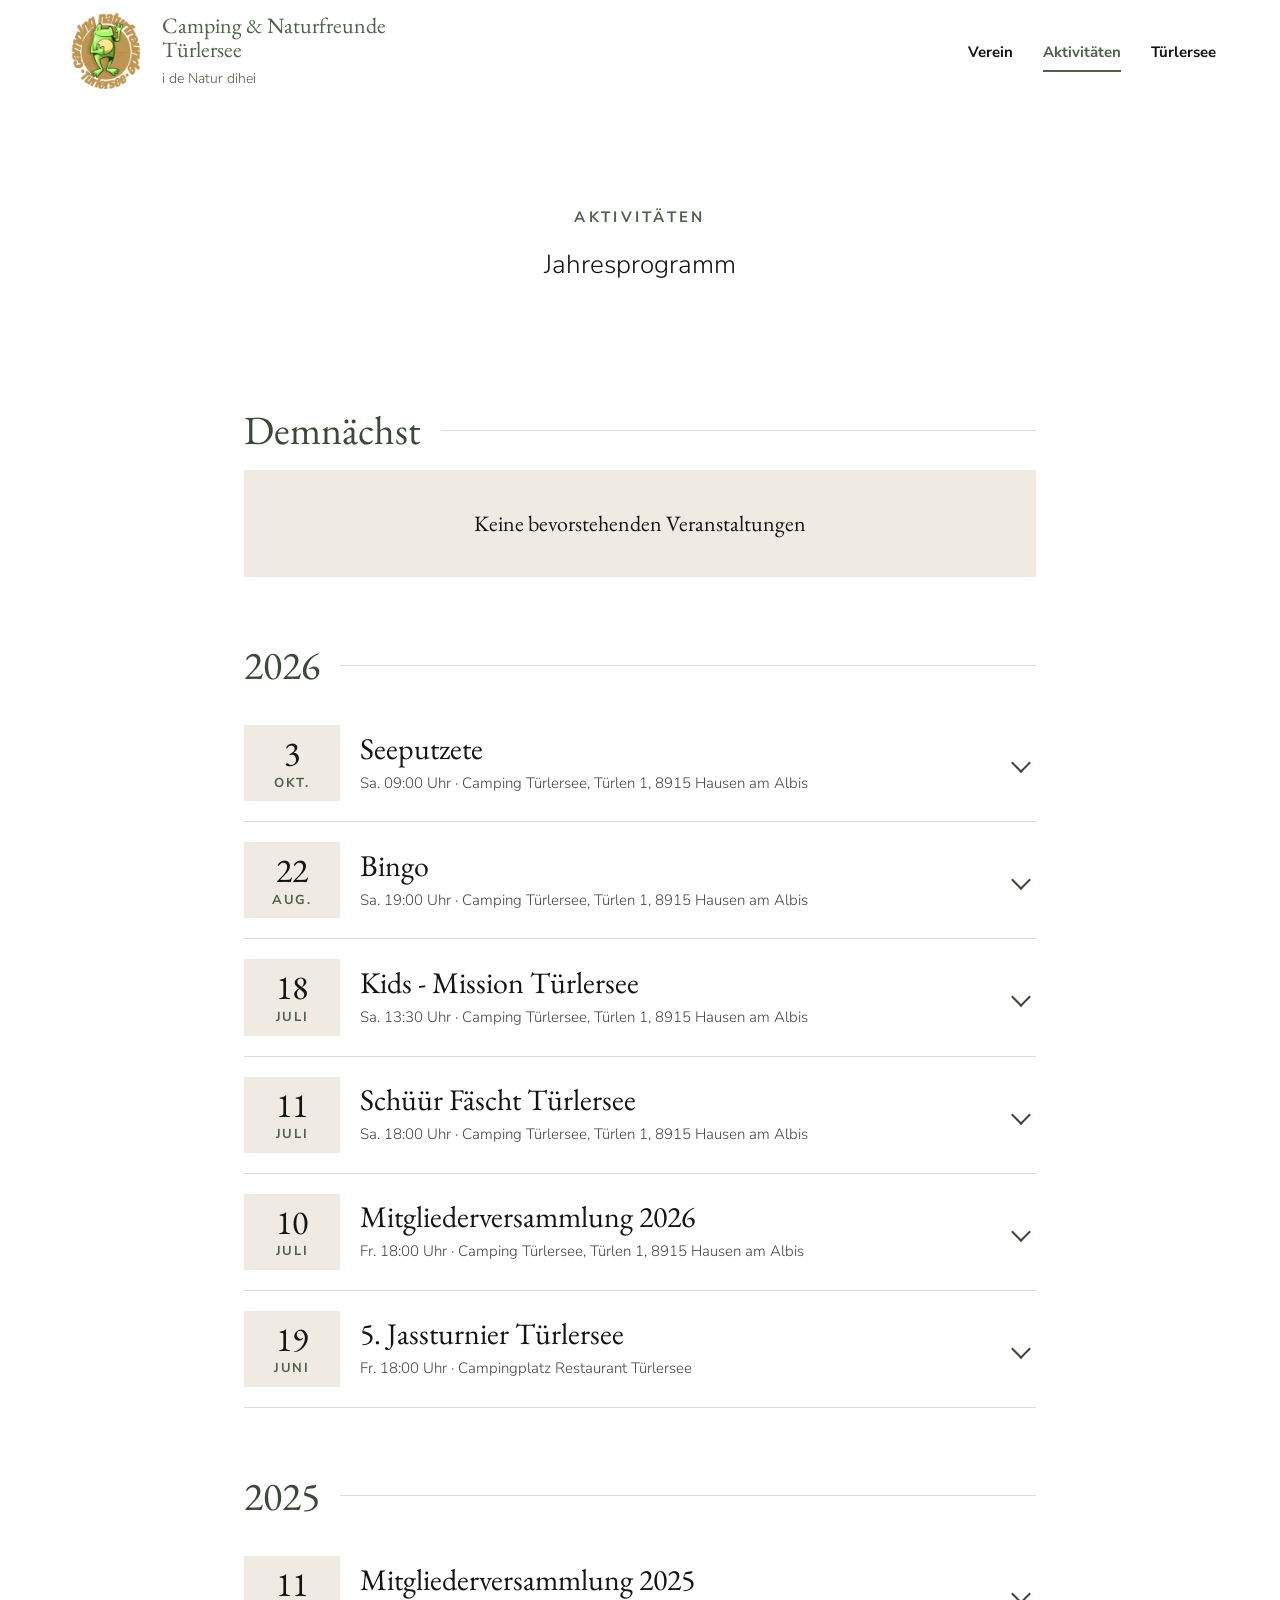
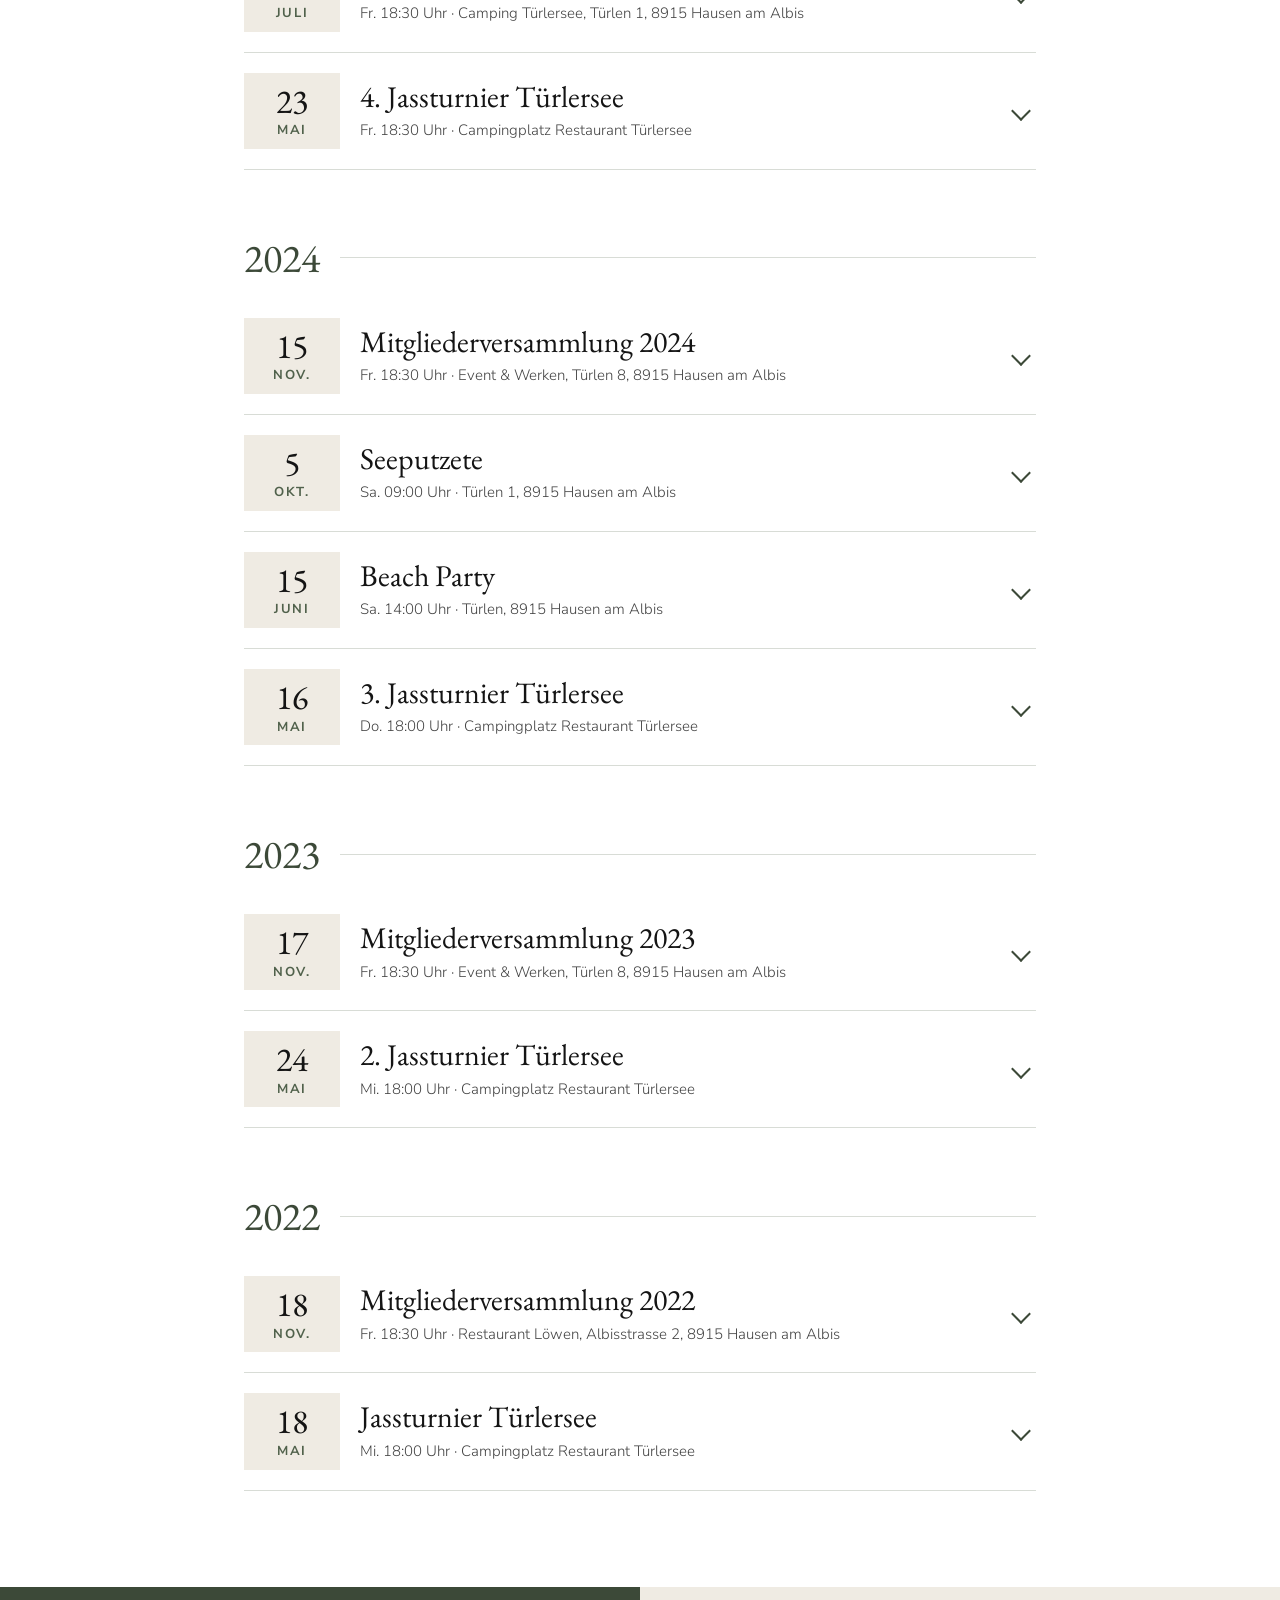
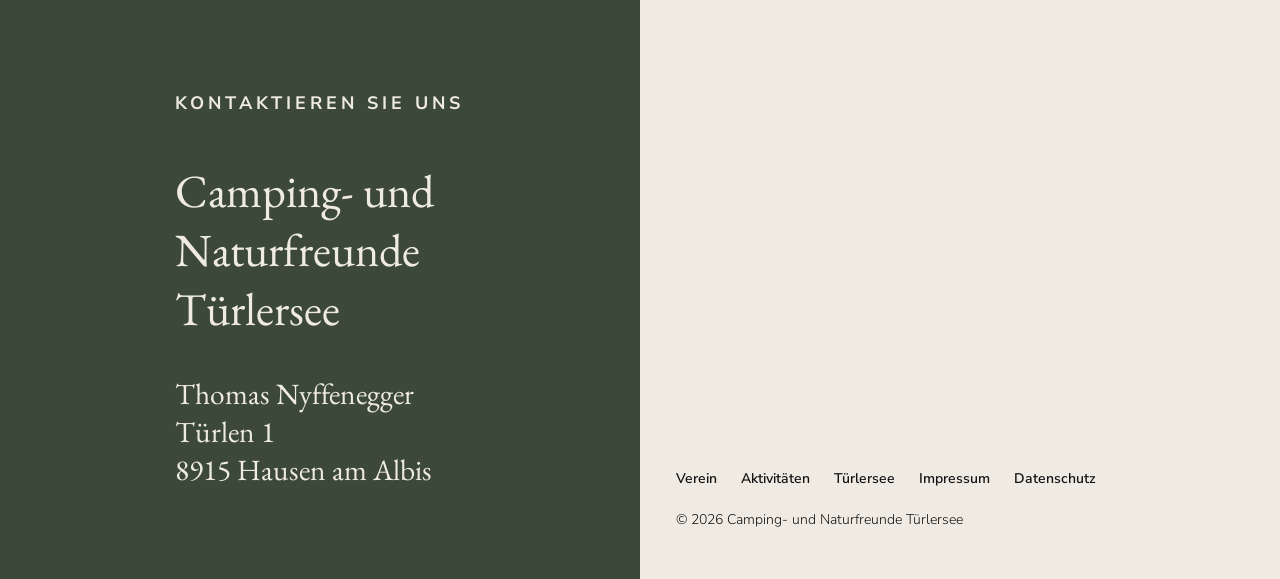
==== aktivitaten.html @ 567dc599 "Website Camping- und Naturfreunde Türlersee als statische Seite aufbauen Inhalte, Bilder und Gestalt" ====
<!doctype html>
<html lang="de-CH">
<head>
<meta charset="utf-8">
<meta name="viewport" content="width=device-width, initial-scale=1">
<title>Aktivitäten | Camping- und Naturfreunde Türlersee</title>
<meta name="description" content="Jahresprogramm des Vereins Camping- und Naturfreunde Türlersee: Jassturnier, Mitgliederversammlung, Schüür Fäscht, Bingo, Seeputzete und mehr.">
<meta property="og:title" content="Aktivitäten | Camping- und Naturfreunde Türlersee">
<meta property="og:description" content="Jahresprogramm des Vereins Camping- und Naturfreunde Türlersee: Jassturnier, Mitgliederversammlung, Schüür Fäscht, Bingo, Seeputzete und mehr.">
<meta property="og:image" content="assets/img/hero.jpg">
<meta property="og:locale" content="de_CH">
<link rel="icon" href="assets/img/logo.jpg">
<link rel="preload" href="assets/fonts/eb-garamond-latin-wght-normal.woff2" as="font" type="font/woff2" crossorigin>
<link rel="stylesheet" href="assets/css/style.css">
</head>
<body>
<a class="skip" href="#inhalt">Weiter zum Hauptinhalt</a>
<header class="kopf">
  <div class="kopf-in">
    <a class="marke" href="index.html">
      <img src="assets/img/logo.jpg" alt="Logo Camping Naturfreunde Türlersee" width="84" height="84">
      <span><span class="marke-name">Camping &amp; Naturfreunde<br>Türlersee</span><span class="marke-claim">i de Natur dihei</span></span>
    </a>
    <button class="menu-knopf" type="button" aria-controls="nav" aria-expanded="false" aria-label="Menü"><span></span><span></span><span></span></button>
    <nav class="nav" id="nav" aria-label="Hauptnavigation">
      <ul>
        <li><a href="verein.html">Verein</a></li>
        <li><a href="aktivitaten.html" aria-current="page">Aktivitäten</a></li>
        <li><a href="tuerlersee.html">Türlersee</a></li>
      </ul>
    </nav>
  </div>
</header>

<main id="inhalt">
<section class="seitenkopf">
  <h1 class="label gross">Aktivitäten</h1>
  <p class="lead">Jahresprogramm</p>
</section>
<section class="wrap schmal" style="max-width:920px;padding-bottom:clamp(48px,8vw,96px)">
  <div id="programm">
    <noscript><p class="leer">Bitte JavaScript aktivieren, um das Jahresprogramm zu sehen.</p></noscript>
  </div>
</section>
</main>

<footer class="fuss">
  <div class="fuss-kontakt">
    <p class="label">Kontaktieren Sie uns</p>
    <h2>Camping- und Naturfreunde Türlersee</h2>
    <address>Thomas Nyffenegger<br>Türlen 1<br>8915 Hausen am Albis</address>
  </div>
  <div class="fuss-links">
    <ul>
      <li><a href="verein.html">Verein</a></li>
      <li><a href="aktivitaten.html">Aktivitäten</a></li>
      <li><a href="tuerlersee.html">Türlersee</a></li>
      <li><a href="impressum.html">Impressum</a></li>
      <li><a href="datenschutz.html">Datenschutz</a></li>
    </ul>
    <p>© <span id="jahr">2026</span> Camping- und Naturfreunde Türlersee</p>
  </div>
</footer>
<script src="assets/js/events.js" defer></script>
<script src="assets/js/main.js" defer></script>
</body>
</html>
---- assets/css/style.css ----
/* Camping- und Naturfreunde Türlersee */
@font-face { font-family: "EB Garamond"; src: url("../fonts/eb-garamond-latin-wght-normal.woff2") format("woff2"); font-weight: 400 800; font-display: swap; }
@font-face { font-family: "Nunito Sans"; src: url("../fonts/nunito-sans-latin-wght-normal.woff2") format("woff2"); font-weight: 200 1000; font-display: swap; }

:root {
  --gruen: #3c4938;
  --gruen-hell: #50614b;
  --beige: #efebe3;
  --salbei: #d8dcd6;
  --rot: #d43a12;
  --orange: #d58106;
  --text: #141414;
  --weiss: #fff;
  --serif: "EB Garamond", Georgia, serif;
  --sans: "Avenir Next", Avenir, "Nunito Sans", "Helvetica Neue", Arial, sans-serif;
  --rand: clamp(16px, 5vw, 80px);
}
*, *::before, *::after { box-sizing: border-box; }
html { scroll-behavior: smooth; -webkit-text-size-adjust: 100%; }
body { margin: 0; font-family: var(--sans); font-weight: 300; font-size: 17px; line-height: 1.6; color: var(--text); background: var(--weiss); }
img { max-width: 100%; display: block; }
a { color: var(--gruen-hell); }
a:focus-visible, button:focus-visible, input:focus-visible, summary:focus-visible { outline: 3px solid var(--orange); outline-offset: 2px; }
h1, h2, h3 { margin: 0; font-weight: 400; }
p { margin: 0 0 1em; }
.skip { position: absolute; left: -999px; top: 0; background: var(--gruen); color: #fff; padding: 10px 16px; z-index: 100; }
.skip:focus { left: 0; }
.wrap { max-width: 1120px; margin: 0 auto; padding: 0 var(--rand); }
.schmal { max-width: 760px; }

/* Kopfzeile */
.kopf { position: sticky; top: 0; z-index: 50; background: rgba(255,255,255,.96); backdrop-filter: blur(6px); border-bottom: 1px solid transparent; transition: border-color .2s; }
.kopf.scrolled { border-color: var(--beige); }
.kopf-in { display: flex; align-items: center; justify-content: space-between; gap: 16px; padding: 10px var(--rand); max-width: 1760px; margin: 0 auto; }
.marke { display: flex; align-items: center; gap: 14px; text-decoration: none; color: var(--gruen-hell); min-width: 0; }
.marke img { width: 84px; height: 84px; flex: none; }
.marke-name { font-family: var(--serif); font-size: 22px; line-height: 1.1; display: block; }
.marke-claim { font-size: 14px; display: block; margin-top: 6px; }
.nav ul { list-style: none; display: flex; gap: 30px; margin: 0; padding: 0; }
.nav a { font-weight: 700; font-size: 15px; color: var(--text); text-decoration: none; padding: 8px 0; border-bottom: 2px solid transparent; }
.nav a:hover, .nav a[aria-current="page"] { color: var(--gruen-hell); border-color: var(--gruen-hell); }
.menu-knopf { display: none; background: none; border: 0; padding: 10px; cursor: pointer; }
.menu-knopf span { display: block; width: 26px; height: 2px; background: var(--gruen); margin: 6px 0; transition: transform .2s, opacity .2s; }

/* Bausteine */
.label { font-weight: 700; font-size: 15px; letter-spacing: .22em; color: var(--gruen-hell); text-transform: none; margin-bottom: 18px; }
.label.gross { text-transform: uppercase; }
.knopf { display: inline-block; font-family: var(--sans); font-weight: 700; font-size: 13px; letter-spacing: .04em; text-transform: uppercase; text-decoration: none; color: #fff; background: var(--gruen); border: 0; padding: 12px 28px; cursor: pointer; transition: filter .15s, transform .15s; }
.knopf:hover { filter: brightness(1.12); transform: translateY(-1px); }
.knopf.rot { background: var(--rot); }
.knopf.orange { background: var(--orange); color: var(--text); }
.abschnitt { padding: clamp(48px, 8vw, 96px) 0; }
.mitte { text-align: center; }
.lead { font-size: clamp(20px, 2.4vw, 26px); line-height: 1.35; }

/* Startseite: Hero */
.hero { display: grid; grid-template-columns: 45fr 55fr; min-height: min(78vh, 800px); }
.hero-text { display: flex; flex-direction: column; justify-content: center; padding: 48px 32px 48px clamp(16px, 8vw, 236px); }
.hero h1 { font-family: var(--serif); font-size: clamp(40px, 4.6vw, 73px); line-height: .95; letter-spacing: -.01em; margin-bottom: 28px; }
.hero p { font-size: clamp(22px, 2.6vw, 36px); line-height: 1.2; margin: 0; }
.hero-bild { position: relative; background: var(--gruen); padding-bottom: clamp(40px, 9vw, 150px); }
.hero-bild img { width: 100%; height: 100%; object-fit: cover; }

/* Drei Kacheln */
.kacheln { display: grid; grid-template-columns: repeat(3, 1fr); gap: clamp(20px, 6vw, 96px); }
.kachel { text-align: center; display: flex; flex-direction: column; align-items: center; }
.kachel h2 { font-size: 15px; font-weight: 700; letter-spacing: .22em; color: var(--gruen-hell); margin-bottom: 28px; }
.kachel-bild { width: 100%; aspect-ratio: 1; display: grid; place-items: center; color: #fff; margin-bottom: 30px; transition: transform .25s; }
.kachel a.kachel-bild:hover { transform: scale(1.02); }
.kachel-bild svg { width: 64%; height: auto; }
.kachel p { font-size: 15px; line-height: 2.1; max-width: 300px; flex: 1; }
.bg-gruen { background: var(--gruen); } .bg-rot { background: var(--rot); } .bg-orange { background: var(--orange); }

/* Galerie */
.galerie { display: grid; grid-template-columns: repeat(12, 1fr); gap: clamp(10px, 2.4vw, 30px); }
.galerie a { display: block; overflow: hidden; height: clamp(180px, 40vw, 510px); }
.galerie img { width: 100%; height: 100%; object-fit: cover; transition: transform .5s; }
.galerie a:hover img { transform: scale(1.04); }
.g4 { grid-column: span 4; } .g8 { grid-column: span 8; }

/* Zitat */
.zitat { background: var(--beige); text-align: center; padding: clamp(48px, 8vw, 96px) var(--rand); }
.zitat-zeichen { display: block; font-family: var(--serif); font-size: 96px; line-height: .6; height: 44px; color: var(--orange); }
.zitat blockquote { margin: 0 auto; max-width: 680px; font-size: clamp(22px, 3vw, 36px); line-height: 1.22; }
.band { height: clamp(220px, 34vw, 520px); background: var(--beige) center/cover no-repeat; }

/* Verein: Zweispalter */
.split { display: grid; grid-template-columns: 1fr 1fr; }
.split > div { min-height: clamp(320px, 46vw, 660px); }
.split-text { display: flex; flex-direction: column; justify-content: center; align-items: center; text-align: center; padding: 56px var(--rand); }
.split-text p { max-width: 430px; font-size: clamp(18px, 1.9vw, 22px); line-height: 1.35; }
.split-bild { position: relative; }
.split-bild img { position: absolute; inset: 0; width: 100%; height: 100%; object-fit: cover; }
.bg-beige { background: var(--beige); } .bg-salbei { background: var(--salbei); }
.vorstand { list-style: none; margin: 0; padding: 0; font-size: clamp(18px, 1.9vw, 22px); line-height: 1.7; }
.vorstand strong { font-weight: 600; }
.zahlen { display: flex; gap: 48px; justify-content: center; flex-wrap: wrap; margin-top: 12px; }
.zahl b { display: block; font-family: var(--serif); font-weight: 400; font-size: 64px; line-height: 1; color: var(--gruen); }
.zahl span { font-size: 15px; }

/* Formular */
.formular { max-width: 640px; margin: 0 auto; }
.formular h2 { font-family: var(--serif); font-size: clamp(34px, 4vw, 48px); text-align: center; margin-bottom: 8px; }
.felder { display: grid; grid-template-columns: 1fr 1fr; gap: 18px 20px; margin-top: 32px; }
.feld { display: flex; flex-direction: column; gap: 6px; font-family: var(--serif); font-size: 17px; }
.feld.breit { grid-column: 1 / -1; }
.feld input { font: 300 17px var(--sans); padding: 13px 14px; border: 1px solid transparent; background: #f1f1f1; border-radius: 0; width: 100%; }
.feld input:focus { border-color: var(--gruen); background: #fff; outline: none; }
.formular .knopf { width: 100%; margin-top: 26px; padding: 16px; background: #2f2e2e; font-family: var(--serif); font-size: 18px; text-transform: none; letter-spacing: 0; font-weight: 400; }
.hinweis { margin-top: 18px; padding: 16px 18px; background: var(--beige); font-size: 16px; }
.hinweis[hidden] { display: none; }
.klein { font-size: 14px; color: #555; }

/* Aktivitäten */
.seitenkopf { text-align: center; padding: clamp(48px, 8vw, 100px) var(--rand) clamp(32px, 5vw, 60px); }
.seitenkopf .lead { margin: 0; }
.jahr { font-family: var(--serif); font-size: 40px; color: var(--gruen); margin: 56px 0 8px; display: flex; align-items: center; gap: 20px; }
.jahr::after { content: ""; flex: 1; height: 1px; background: var(--salbei); }
.events { list-style: none; margin: 0; padding: 0; }
.event { border-bottom: 1px solid var(--salbei); }
.event summary { list-style: none; cursor: pointer; display: grid; grid-template-columns: 96px 1fr auto; gap: 20px; align-items: center; padding: 20px 0; }
.event summary::-webkit-details-marker { display: none; }
.event-datum { text-align: center; background: var(--beige); padding: 10px 6px; line-height: 1.1; }
.event-datum b { display: block; font-family: var(--serif); font-weight: 400; font-size: 34px; }
.event-datum span { font-size: 13px; font-weight: 700; letter-spacing: .12em; text-transform: uppercase; color: var(--gruen-hell); }
.event-titel { font-family: var(--serif); font-size: clamp(22px, 2.6vw, 30px); line-height: 1.15; }
.event-meta { font-size: 15px; color: #444; margin-top: 4px; }
.event-pfeil { width: 14px; height: 14px; border-right: 2px solid var(--gruen); border-bottom: 2px solid var(--gruen); transform: rotate(45deg); transition: transform .2s; margin-right: 8px; }
.event[open] .event-pfeil { transform: rotate(-135deg); }
.event-inhalt { display: grid; grid-template-columns: minmax(0, 300px) 1fr; gap: 32px; padding: 6px 0 36px 116px; }
.event-inhalt.ohne-bild { grid-template-columns: 1fr; }
.event-inhalt h3 { font-size: 13px; font-weight: 700; letter-spacing: .18em; text-transform: uppercase; color: var(--gruen-hell); margin: 18px 0 6px; }
.event-inhalt h3:first-child { margin-top: 0; }
.event-inhalt p { white-space: pre-line; margin: 0; }
.event-bilder { display: grid; gap: 14px; align-content: start; }
.event.kommend { background: linear-gradient(90deg, rgba(213,129,6,.09), transparent 70%); }
.marke-neu { display: inline-block; background: var(--orange); font-size: 11px; font-weight: 700; letter-spacing: .1em; text-transform: uppercase; padding: 2px 8px; margin-left: 10px; vertical-align: middle; font-family: var(--sans); }
.leer { text-align: center; font-family: var(--serif); font-size: 22px; padding: 36px 20px; background: var(--beige); margin: 0; }

/* Türlersee */
.karten { display: grid; grid-template-columns: repeat(auto-fit, minmax(250px, 1fr)); gap: 24px; }
.karte { display: block; text-decoration: none; color: var(--text); background: var(--beige); padding: 30px 28px; border-top: 4px solid var(--orange); transition: transform .2s, box-shadow .2s; }
.karte:hover { transform: translateY(-3px); box-shadow: 0 10px 24px rgba(0,0,0,.08); }
.karte h2 { font-family: var(--serif); font-size: 28px; margin-bottom: 8px; }
.karte p { font-size: 16px; margin-bottom: 14px; }
.karte span { font-weight: 700; font-size: 14px; color: var(--gruen-hell); word-break: break-word; }
.fakten { display: grid; grid-template-columns: repeat(auto-fit, minmax(150px, 1fr)); gap: 24px; text-align: center; margin: 0; }
.fakten div { margin: 0; }
.fakten dt { font-size: 14px; letter-spacing: .12em; text-transform: uppercase; font-weight: 700; color: var(--gruen-hell); }
.fakten dd { margin: 4px 0 0; font-family: var(--serif); font-size: 34px; }

/* Textseiten */
.text h1 { font-size: 15px; font-weight: 700; letter-spacing: .22em; text-transform: uppercase; color: var(--gruen-hell); margin-bottom: 30px; }
.text h2 { font-family: var(--serif); font-size: 28px; margin: 34px 0 10px; }

/* Fusszeile */
.fuss { display: grid; grid-template-columns: 1fr 1fr; background: var(--beige); }
.fuss-kontakt { background: var(--gruen); color: var(--beige); padding: clamp(48px, 8vw, 120px) var(--rand) clamp(48px, 7vw, 110px) clamp(16px, 13.7vw, 263px); }
.fuss-kontakt .label { color: var(--beige); font-size: 18px; text-transform: uppercase; margin-bottom: 44px; }
.fuss-kontakt h2 { font-family: var(--serif); font-size: clamp(34px, 3.6vw, 48px); line-height: 1.28; margin-bottom: 36px; }
.fuss-kontakt address { font-family: var(--serif); font-style: normal; font-size: clamp(22px, 2.3vw, 30px); line-height: 1.3; }
.fuss-links { display: flex; flex-direction: column; justify-content: flex-end; padding: 40px var(--rand) 48px 36px; font-size: 14px; }
.fuss-links ul { list-style: none; display: flex; flex-wrap: wrap; gap: 8px 24px; margin: 0 0 18px; padding: 0; }
.fuss-links a { color: var(--text); font-weight: 600; text-decoration: none; }
.fuss-links a:hover { text-decoration: underline; }
.fuss-links p { margin: 0; }

/* Lightbox */
.lightbox { position: fixed; inset: 0; z-index: 200; background: rgba(20,24,18,.94); display: grid; place-items: center; padding: 24px; cursor: zoom-out; }
.lightbox[hidden] { display: none; }
.lightbox img { max-width: 100%; max-height: calc(100vh - 48px); object-fit: contain; }
.lightbox button { position: absolute; top: 12px; right: 16px; background: none; border: 0; color: #fff; font-size: 40px; line-height: 1; cursor: pointer; padding: 8px 12px; }

@media (max-width: 860px) {
  .menu-knopf { display: block; }
  .nav { position: absolute; left: 0; right: 0; top: 100%; background: #fff; border-bottom: 1px solid var(--beige); display: none; }
  .nav.offen { display: block; }
  .nav ul { flex-direction: column; gap: 0; padding: 8px var(--rand) 16px; }
  .nav a { display: block; padding: 14px 0; font-size: 17px; border-bottom: 1px solid var(--beige); }
  .menu-knopf[aria-expanded="true"] span:nth-child(1) { transform: translateY(8px) rotate(45deg); }
  .menu-knopf[aria-expanded="true"] span:nth-child(2) { opacity: 0; }
  .menu-knopf[aria-expanded="true"] span:nth-child(3) { transform: translateY(-8px) rotate(-45deg); }
  .marke img { width: 60px; height: 60px; }
  .marke-name { font-size: 18px; }
  .marke-claim { font-size: 12px; margin-top: 3px; }
  .hero { grid-template-columns: 1fr; min-height: 0; }
  .hero-text { padding: 40px var(--rand); }
  .hero-bild { padding-bottom: 28px; }
  .hero-bild img { height: 60vw; }
  .kacheln { grid-template-columns: 1fr; gap: 56px; }
  .kachel-bild { max-width: 300px; }
  .g4, .g8 { grid-column: span 12; }
  .galerie a { height: 62vw; }
  .split { grid-template-columns: 1fr; }
  .split > div { min-height: 0; }
  .split-bild { aspect-ratio: 4 / 3; }
  .split .split-bild.zuerst { order: -1; }
  .felder { grid-template-columns: 1fr; }
  .event summary { grid-template-columns: 72px 1fr auto; gap: 14px; }
  .event-datum b { font-size: 28px; }
  .event-inhalt { grid-template-columns: 1fr; padding-left: 0; }
  .fuss { grid-template-columns: 1fr; }
  .fuss-links { padding: 28px var(--rand); }
}
@media (prefers-reduced-motion: reduce) { * { transition: none !important; scroll-behavior: auto !important; } }
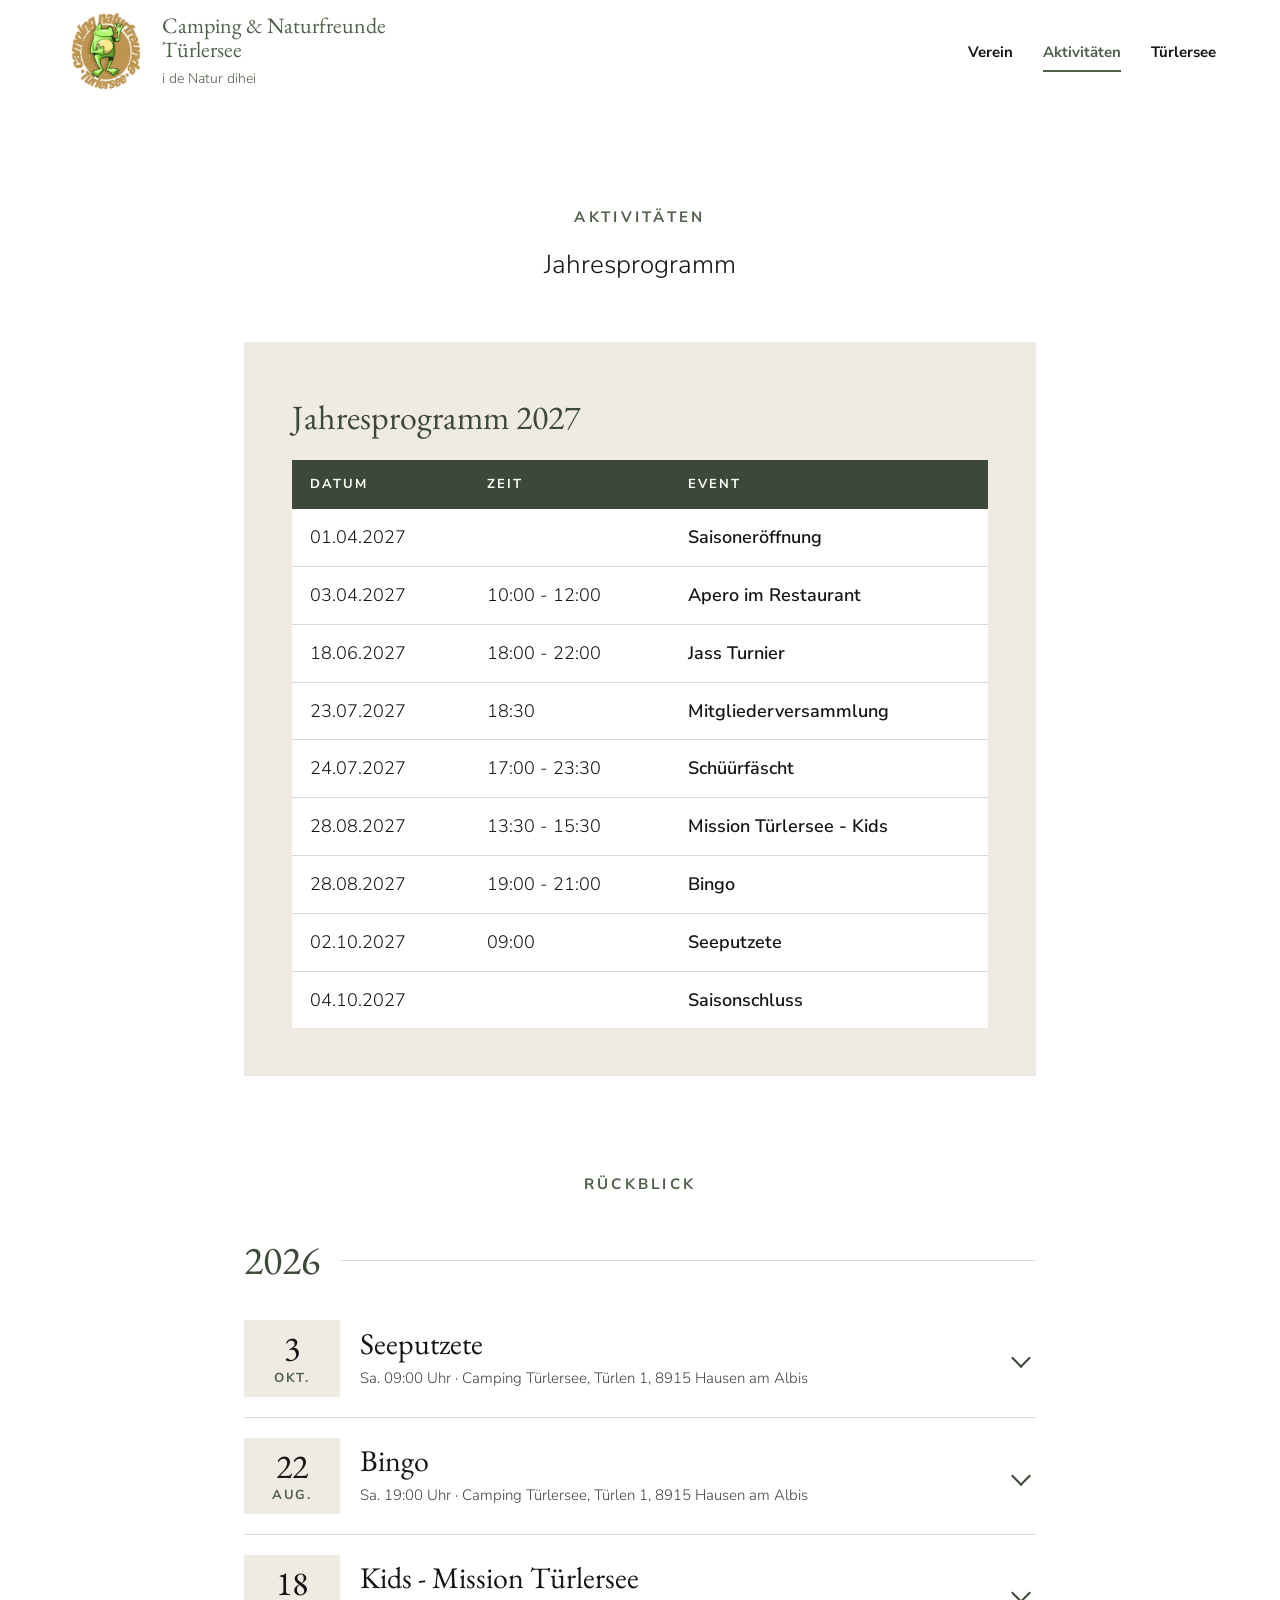
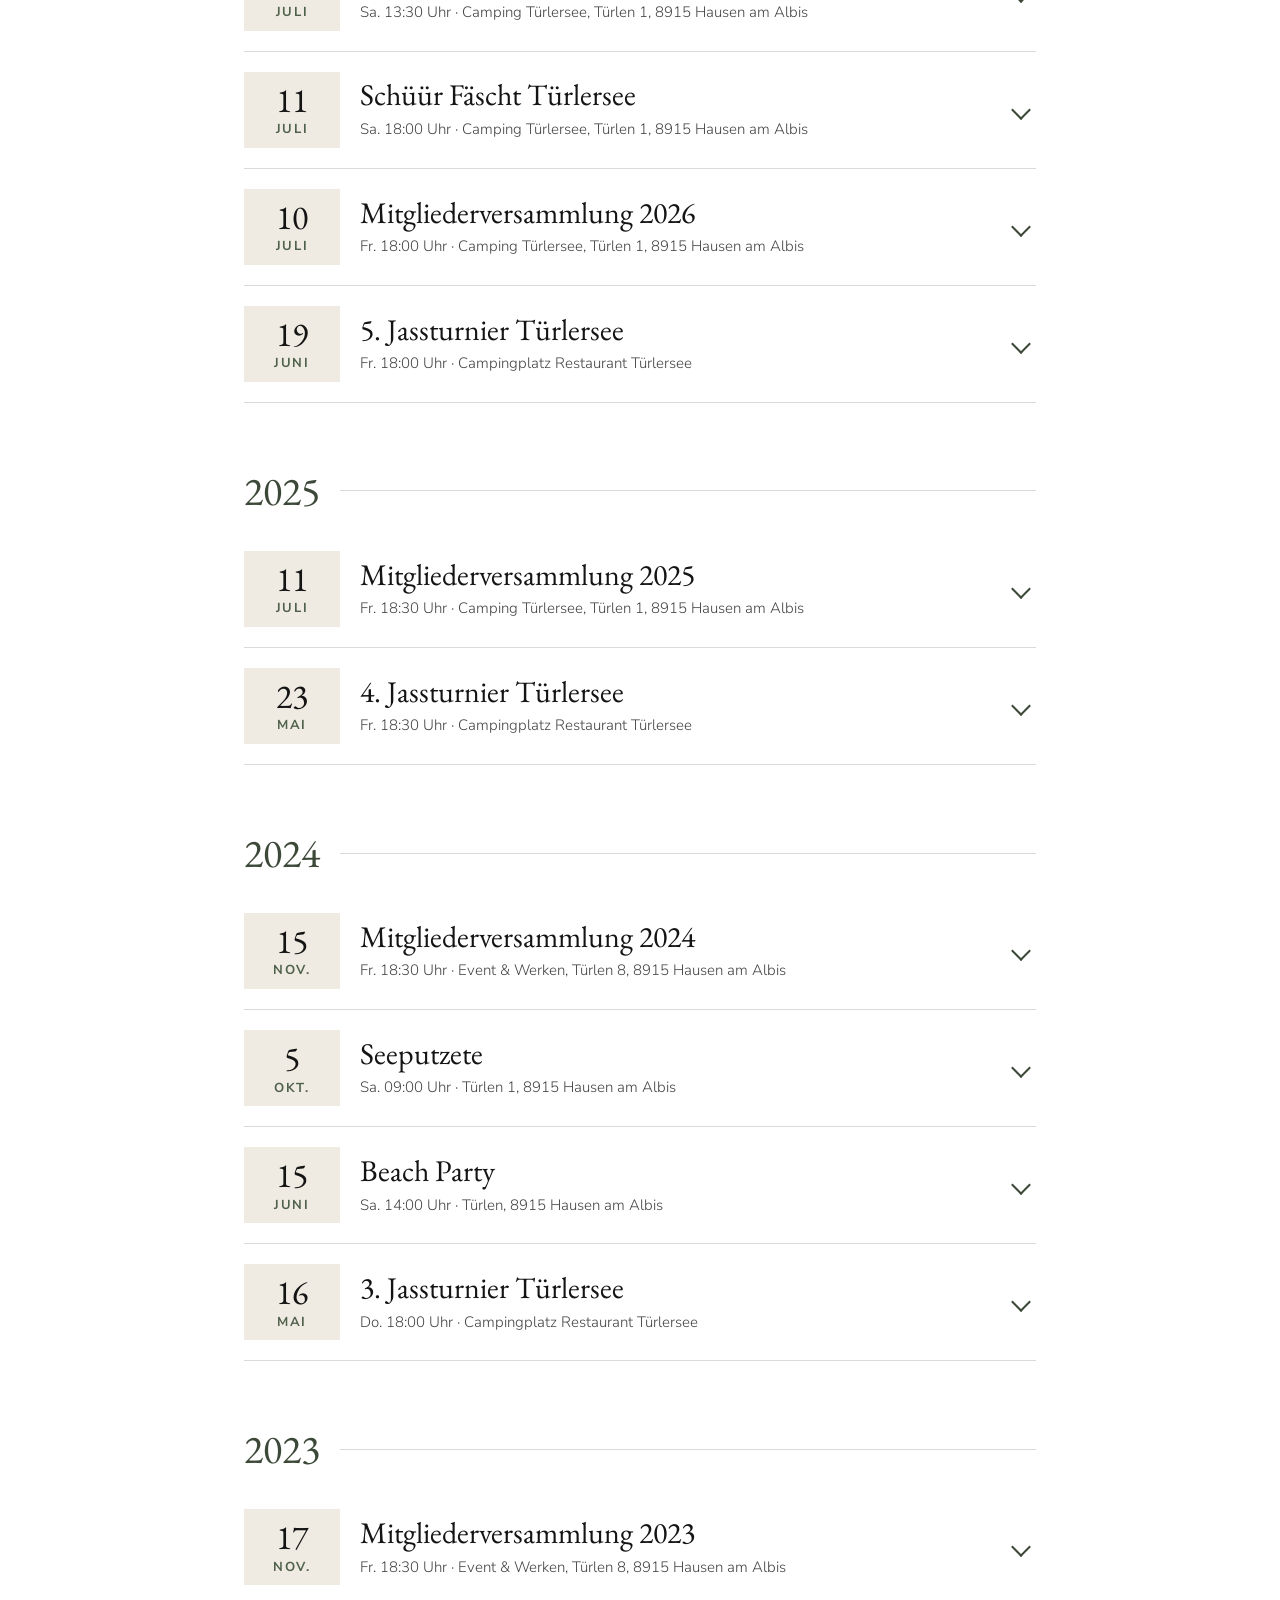
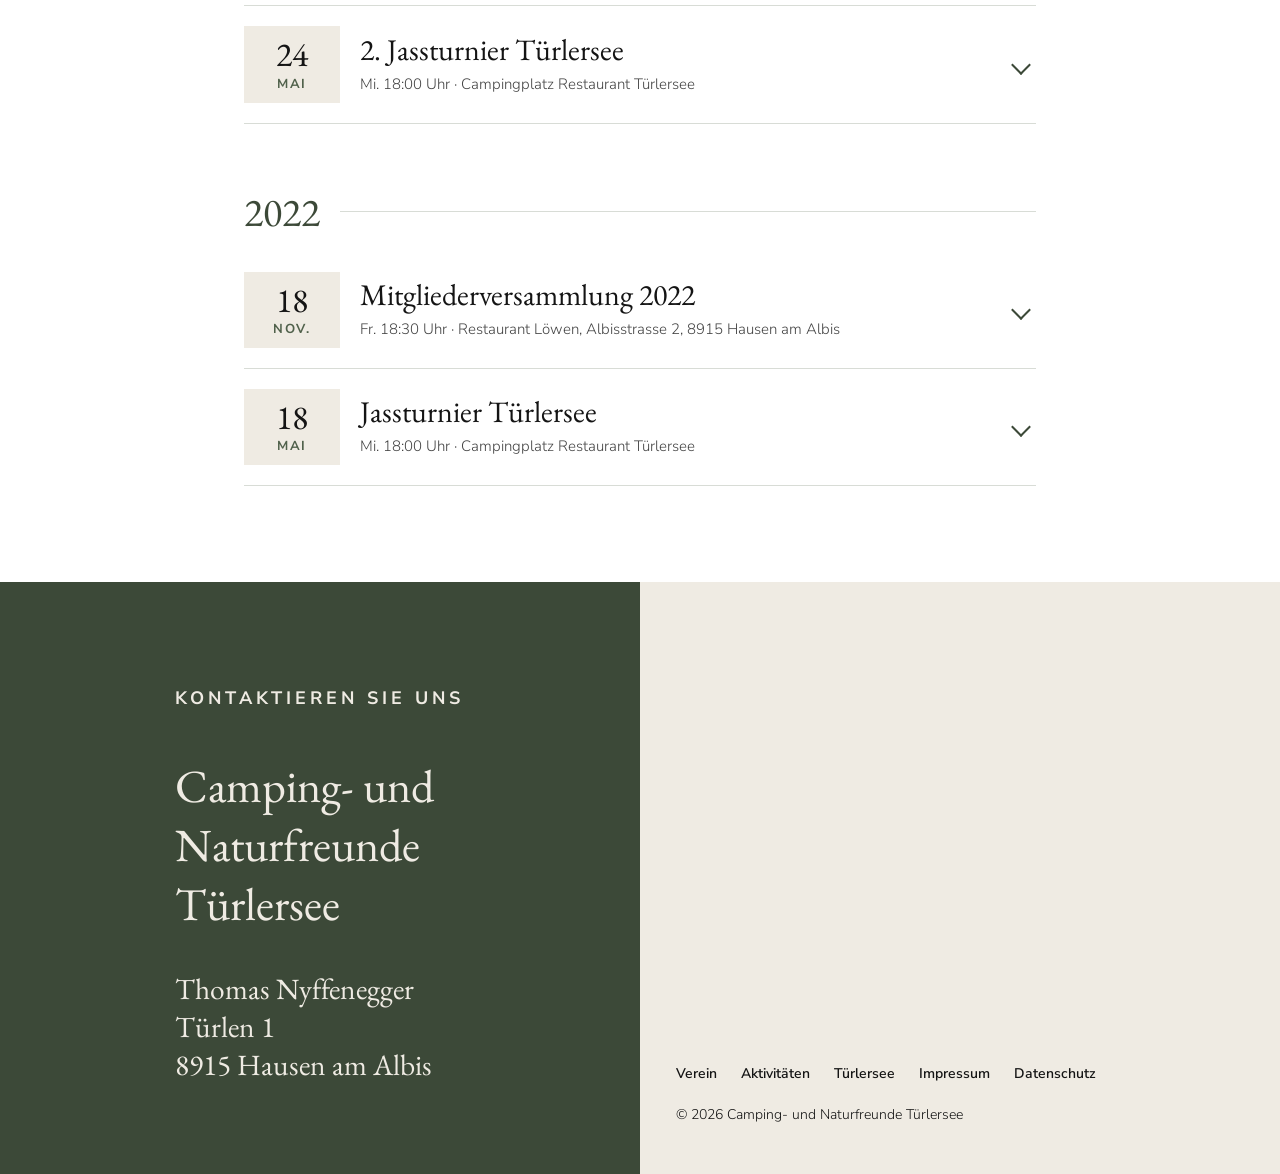
==== commit 741682dc: "Jahresprogramm 2027 als Tabelle auf der Aktivitäten-Seite ergänzen Inhalt der Tabelle von der bisher" ====
--- a/aktivitaten.html
+++ b/aktivitaten.html
@@ -37,9 +37,30 @@
   <h1 class="label gross">Aktivitäten</h1>
   <p class="lead">Jahresprogramm</p>
 </section>
-<section class="wrap schmal" style="max-width:920px;padding-bottom:clamp(48px,8vw,96px)">
+<section class="wrap" style="max-width:920px;padding-bottom:clamp(40px,6vw,72px)">
+  <div class="tabelle-rahmen">
+    <table class="programm">
+      <caption>Jahresprogramm 2027</caption>
+      <thead>
+        <tr><th scope="col">Datum</th><th scope="col">Zeit</th><th scope="col">Event</th></tr>
+      </thead>
+      <tbody>
+        <tr><td>01.04.2027</td><td></td><td>Saisoneröffnung</td></tr>
+        <tr><td>03.04.2027</td><td>10:00 - 12:00</td><td>Apero im Restaurant</td></tr>
+        <tr><td>18.06.2027</td><td>18:00 - 22:00</td><td>Jass Turnier</td></tr>
+        <tr><td>23.07.2027</td><td>18:30</td><td>Mitgliederversammlung</td></tr>
+        <tr><td>24.07.2027</td><td>17:00 - 23:30</td><td>Schüürfäscht</td></tr>
+        <tr><td>28.08.2027</td><td>13:30 - 15:30</td><td>Mission Türlersee - Kids</td></tr>
+        <tr><td>28.08.2027</td><td>19:00 - 21:00</td><td>Bingo</td></tr>
+        <tr><td>02.10.2027</td><td>09:00</td><td>Seeputzete</td></tr>
+        <tr><td>04.10.2027</td><td></td><td>Saisonschluss</td></tr>
+      </tbody>
+    </table>
+  </div>
+</section>
+<section class="wrap" style="max-width:920px;padding-bottom:clamp(48px,8vw,96px)">
   <div id="programm">
-    <noscript><p class="leer">Bitte JavaScript aktivieren, um das Jahresprogramm zu sehen.</p></noscript>
+    <noscript><p class="leer">Bitte JavaScript aktivieren, um die Veranstaltungen zu sehen.</p></noscript>
   </div>
 </section>
 </main>
--- a/assets/css/style.css
+++ b/assets/css/style.css
@@ -136,6 +136,18 @@
 .event.kommend { background: linear-gradient(90deg, rgba(213,129,6,.09), transparent 70%); }
 .marke-neu { display: inline-block; background: var(--orange); font-size: 11px; font-weight: 700; letter-spacing: .1em; text-transform: uppercase; padding: 2px 8px; margin-left: 10px; vertical-align: middle; font-family: var(--sans); }
 .leer { text-align: center; font-family: var(--serif); font-size: 22px; padding: 36px 20px; background: var(--beige); margin: 0; }
+
+.tabelle-rahmen { background: var(--beige); padding: clamp(16px, 4vw, 48px); overflow-x: auto; }
+.programm { width: 100%; border-collapse: collapse; background: #fff; font-size: clamp(15px, 1.6vw, 18px); }
+.programm caption { caption-side: top; text-align: left; font-family: var(--serif); font-size: clamp(26px, 3vw, 34px); color: var(--gruen); padding-bottom: 16px; }
+.programm th { background: var(--gruen); color: #fff; font-weight: 700; font-size: 13px; letter-spacing: .16em; text-transform: uppercase; text-align: left; padding: 14px 18px; }
+.programm td { padding: 14px 18px; border-bottom: 1px solid var(--salbei); }
+.programm td:first-child, .programm td:nth-child(2) { white-space: nowrap; font-variant-numeric: tabular-nums; }
+.programm td:last-child { font-weight: 600; }
+.programm tbody tr:last-child td { border-bottom: 0; }
+.programm tbody tr:hover { background: #faf8f4; }
+.rueckblick { text-align: center; margin: 24px 0 -24px; }
+@media (max-width: 520px) { .programm th, .programm td { padding: 11px 9px; } .programm td:nth-child(2) { white-space: normal; } }
 
 /* Türlersee */
 .karten { display: grid; grid-template-columns: repeat(auto-fit, minmax(250px, 1fr)); gap: 24px; }
